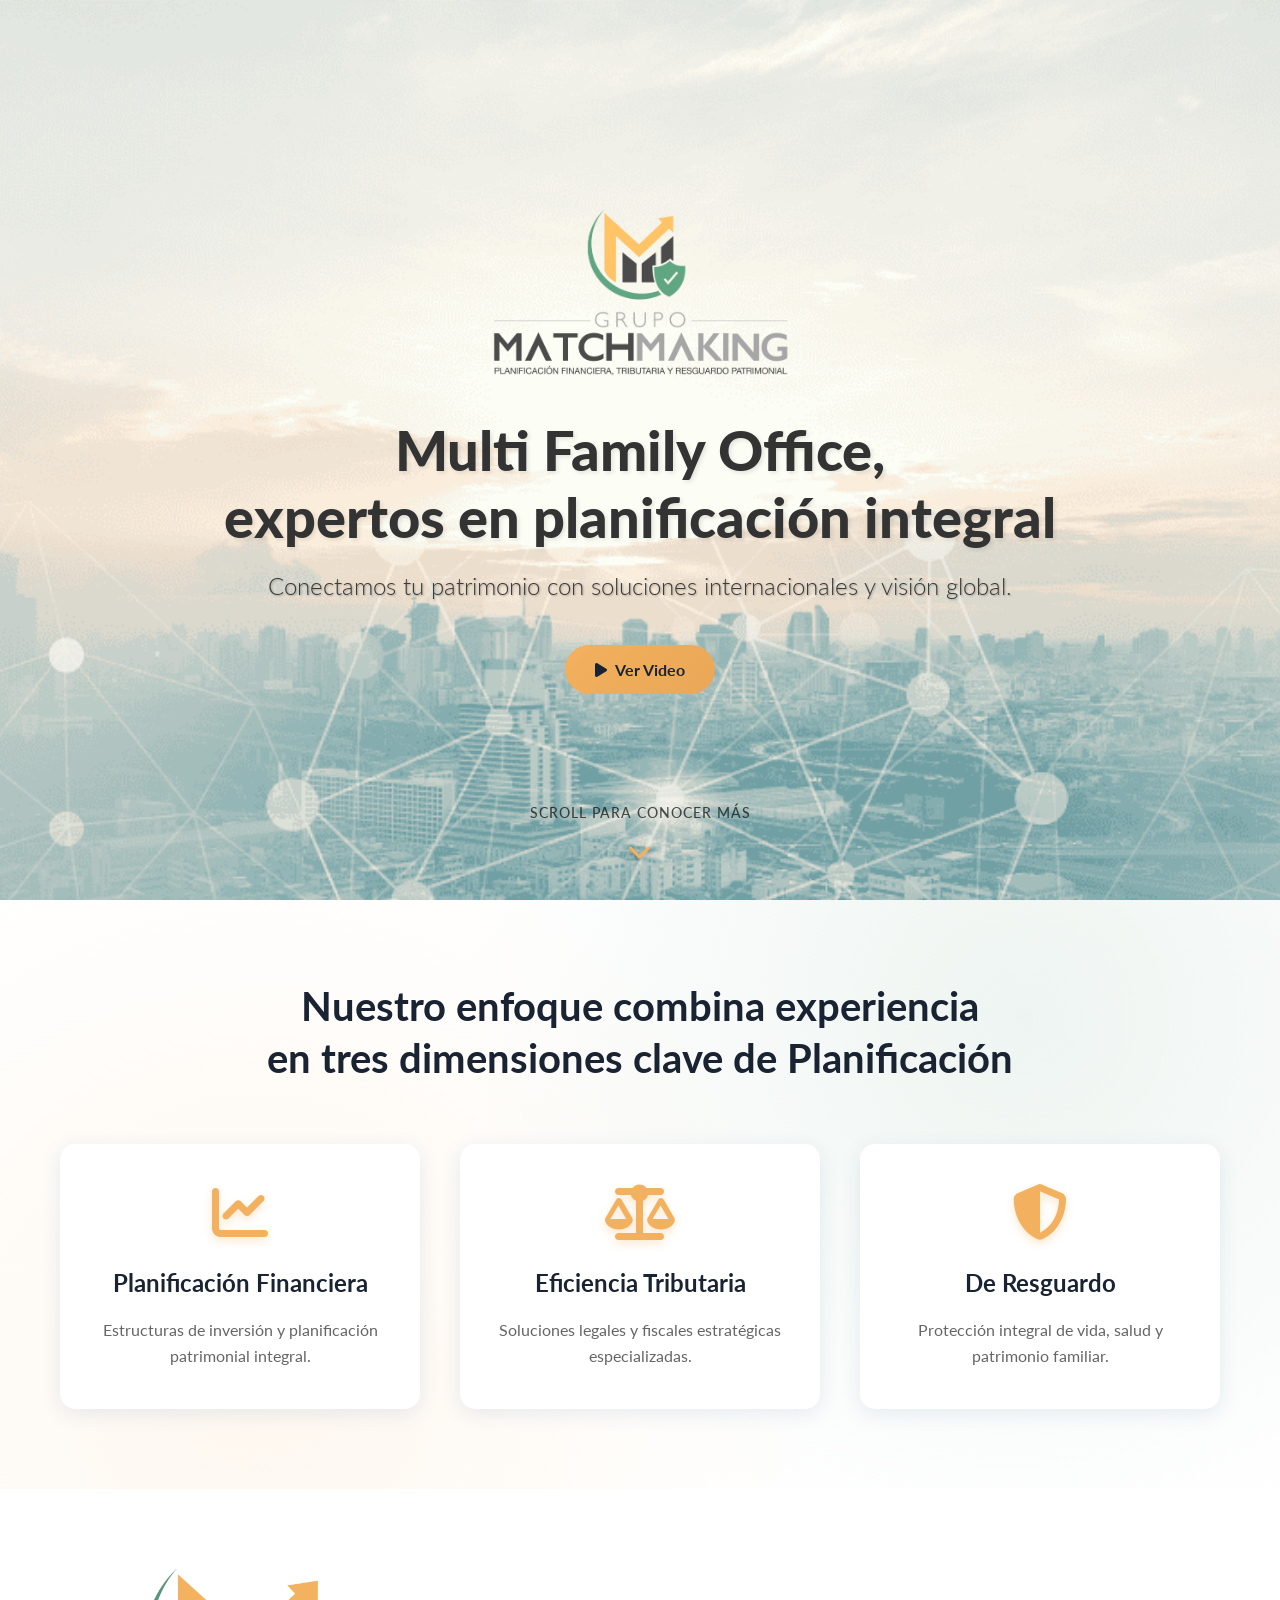
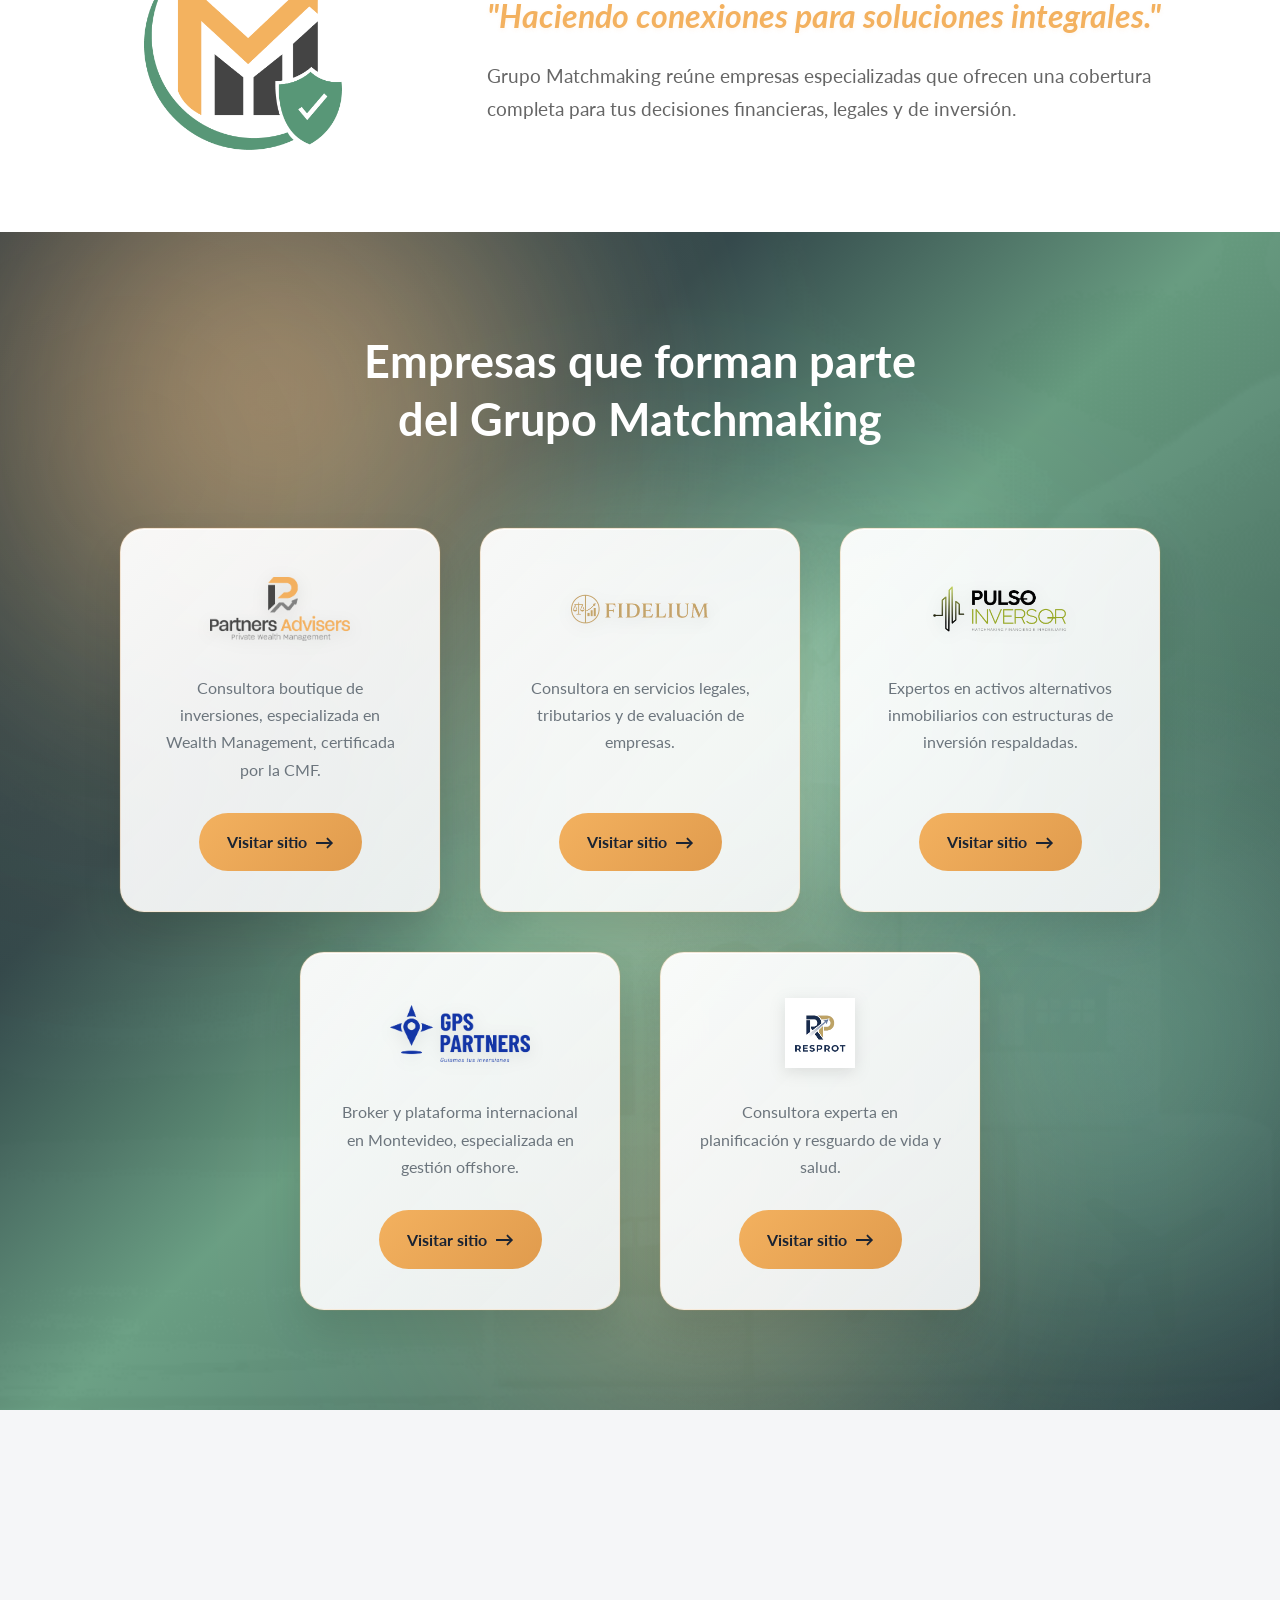
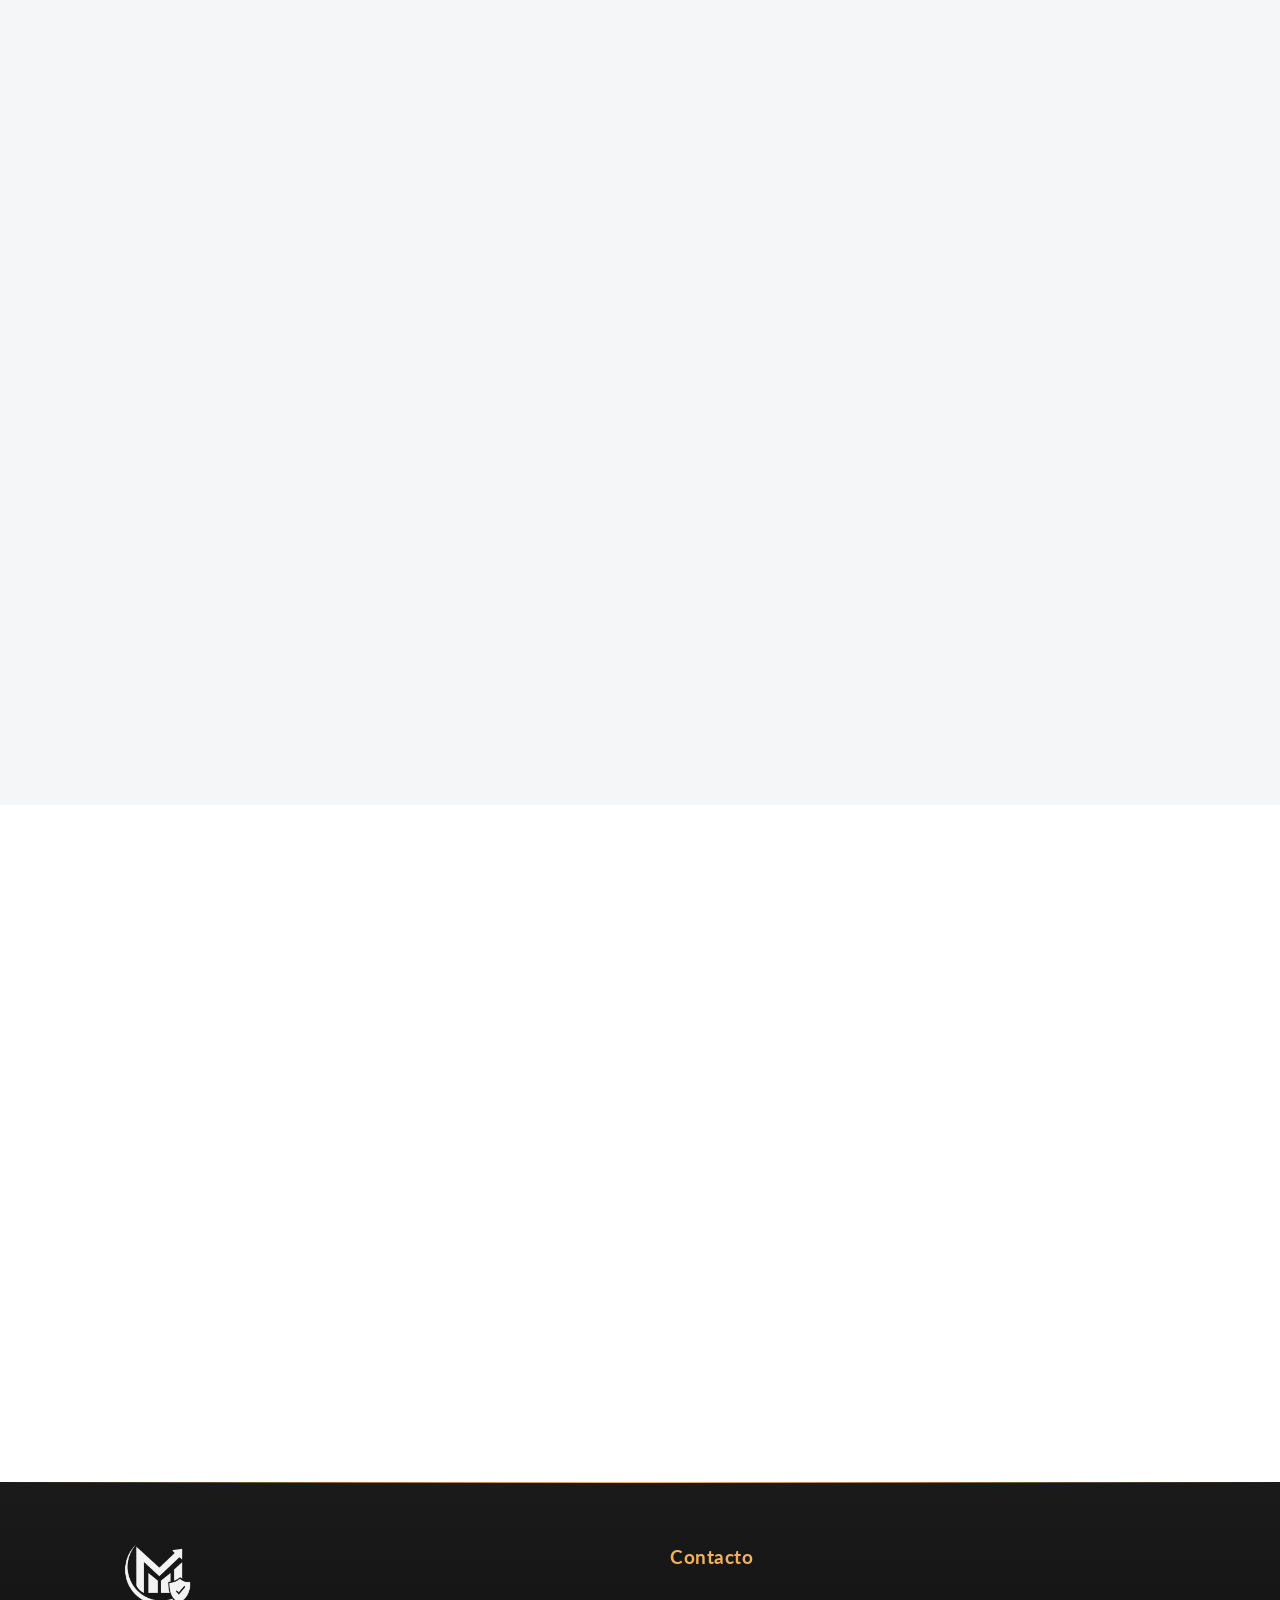
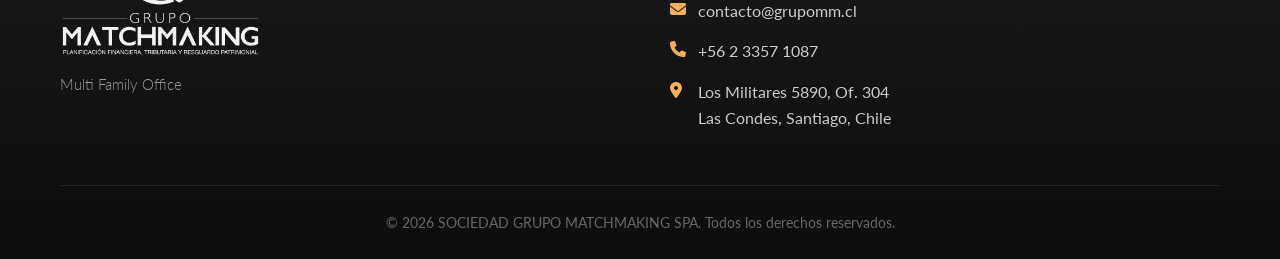
==== public/index.html @ 105c09cd "Sitio grupomm.cl tal como está publicado en HostGator Copia de los archivos públicos del sitio estát" ====
<!DOCTYPE html>
<html lang="es">
<head>
    
    <script src="https://vhs-agentes.onrender.com/api/widget/35224608-8030-42c5-9ca9-2af5641c16b8/loader.js" async></script>

    <meta charset="UTF-8">
    <meta name="viewport" content="width=device-width, initial-scale=1.0">
    <meta name="linkedin-site-verification" content="2185e96f-a36a-4eb0-bd1b-e7910996217e" />
    <title>Grupo Matchmaking - Multi Family Office</title>
    <link href="https://fonts.googleapis.com/css2?family=Lato:wght@300;400;700;900&display=swap" rel="stylesheet">
    <link rel="stylesheet" href="https://cdnjs.cloudflare.com/ajax/libs/font-awesome/6.4.0/css/all.min.css">
    <link rel="stylesheet" href="styles.css">
    <script>function loadScript(a){var b=document.getElementsByTagName("head")[0],c=document.createElement("script");c.type="text/javascript",c.src="https://tracker.metricool.com/resources/be.js",c.onreadystatechange=a,c.onload=a,b.appendChild(c)}loadScript(function(){beTracker.t({hash:"487a87e23025b0c255a5ccd52677bd9f"})});</script>
    <style>
        .success-message {
            text-align: center;
            padding: 3rem 2rem;
            animation: fadeIn 0.5s ease;
            background: rgba(201, 169, 98, 0.1);
            border-radius: 12px;
            border: 1px solid rgba(201, 169, 98, 0.3);
        }
        .success-message .success-icon {
            font-size: 4rem;
            color: #c9a962;
            margin-bottom: 1.5rem;
        }
        .success-message h3 {
            font-size: 1.8rem;
            color: #1a1a2e;
            margin-bottom: 1rem;
        }
        .success-message p {
            color: #333;
            font-size: 1.1rem;
            line-height: 1.6;
        }
        @keyframes fadeIn {
            from { opacity: 0; transform: translateY(20px); }
            to { opacity: 1; transform: translateY(0); }
        }

        /* Sección de Noticias */
        .news {
            padding: 6rem 0;
            background: #f5f6f8;
            position: relative;
        }
        .news h2 {
            text-align: center;
            font-size: 2.5rem;
            color: var(--dark-navy, #1a2332);
            margin-bottom: 3rem;
        }
        .news-grid {
            display: grid;
            gap: 2rem;
        }
        .news-card {
            background: #fff;
            border: 1px solid rgba(26, 35, 50, 0.1);
            border-radius: 16px;
            overflow: hidden;
            box-shadow: 0 4px 20px rgba(0,0,0,0.08);
            transition: transform 0.3s ease, box-shadow 0.3s ease;
        }
        .news-card:hover {
            transform: translateY(-5px);
            box-shadow: 0 20px 40px rgba(0,0,0,0.12);
        }
        .news-featured {
            display: grid;
            grid-template-columns: 1fr 1.5fr;
        }
        @media (max-width: 900px) {
            .news-featured {
                grid-template-columns: 1fr;
            }
        }
        .news-image {
            position: relative;
            min-height: 300px;
            max-height: 600px;
            background: linear-gradient(135deg, var(--dark-navy, #1a2332) 0%, #0a0a0a 100%);
            display: flex;
            align-items: center;
            justify-content: center;
            overflow: hidden;
        }
        .news-image img {
            width: 100%;
            height: 100%;
            object-fit: cover;
            object-position: center top;
        }
        .news-source {
            position: absolute;
            top: 1rem;
            left: 1rem;
            background: rgba(255,255,255,0.95);
            padding: 0.5rem 1rem;
            border-radius: 6px;
            box-shadow: 0 2px 10px rgba(0,0,0,0.1);
        }
        .news-source span {
            color: var(--dark-navy, #1a2332);
            font-weight: 700;
            font-size: 0.85rem;
            text-transform: uppercase;
            letter-spacing: 1px;
        }
        .news-content {
            padding: 2rem;
        }
        .news-meta {
            display: flex;
            gap: 1.5rem;
            margin-bottom: 1rem;
            flex-wrap: wrap;
        }
        .news-category {
            color: var(--primary-gold, #f4b160);
            font-size: 0.85rem;
            font-weight: 600;
            text-transform: uppercase;
            letter-spacing: 1px;
        }
        .news-date {
            color: #999;
            font-size: 0.85rem;
        }
        .news-date i {
            margin-right: 0.5rem;
        }
        .news-content h3 {
            font-size: 1.6rem;
            color: var(--dark-navy, #1a2332);
            margin-bottom: 1rem;
            line-height: 1.3;
        }
        .news-content > p {
            color: #666;
            line-height: 1.7;
            margin-bottom: 1.5rem;
        }
        .news-quote {
            background: linear-gradient(135deg, rgba(244, 177, 96, 0.1) 0%, rgba(89, 152, 119, 0.05) 100%);
            border-left: 3px solid var(--primary-gold, #f4b160);
            padding: 1rem 1.5rem;
            margin-bottom: 1.5rem;
            border-radius: 0 8px 8px 0;
        }
        .news-quote blockquote {
            color: #444;
            font-style: italic;
            font-size: 0.95rem;
            line-height: 1.6;
            margin: 0;
        }
        .news-quote cite {
            display: block;
            margin-top: 0.75rem;
            color: var(--secondary-green, #599877);
            font-size: 0.85rem;
            font-style: normal;
            font-weight: 600;
        }
        .news-highlights {
            display: flex;
            flex-wrap: wrap;
            gap: 1rem;
            margin-bottom: 1.5rem;
        }
        .highlight-item {
            display: flex;
            align-items: center;
            gap: 0.5rem;
            background: rgba(89, 152, 119, 0.1);
            padding: 0.5rem 1rem;
            border-radius: 20px;
            border: 1px solid rgba(89, 152, 119, 0.2);
        }
        .highlight-item i {
            color: var(--secondary-green, #599877);
        }
        .highlight-item span {
            color: #555;
            font-size: 0.85rem;
        }
        .news-link {
            display: inline-flex;
            align-items: center;
            gap: 0.5rem;
            color: var(--primary-gold, #f4b160);
            text-decoration: none;
            font-weight: 600;
            transition: gap 0.3s ease;
        }
        .news-link:hover {
            gap: 1rem;
        }
    </style>
</head>
<body>

    <!-- Elfsight WhatsApp Chat | Untitled WhatsApp Chat -->
<!-- <script src="https://elfsightcdn.com/platform.js" async></script>
<div class="elfsight-app-1c79bf06-9f3d-4c1a-907e-0bab81c97bb4" data-elfsight-app-lazy></div> -->
     
    <!-- Header / Banner Principal -->
    <header class="hero">
        <div class="hero-background">
            <img src="assets/backgrounds/GrupoMM_4.png" alt="Background" class="hero-bg-image">
            <div class="hero-overlay"></div>
        </div>
        <div class="container">
            <div class="hero-content">
                <img src="assets/logos/Logotipo_MM_.png" alt="Grupo Matchmaking" class="hero-logo">
                <h1>Multi Family Office,<br>expertos en planificación integral</h1>
                <h2>Conectamos tu patrimonio con soluciones internacionales y visión global.</h2>
                <div class="hero-buttons">
                    <button class="btn btn-primary">
                        <i class="fas fa-play"></i>
                        Ver Video
                    </button>
                </div>
            </div>
        </div>
        
        <!-- Scroll Indicator -->
        <div class="scroll-indicator" onclick="document.querySelector('.concepts').scrollIntoView({behavior: 'smooth'})">
            <div class="scroll-text">Scroll para conocer más</div>
            <div class="scroll-arrow">
                <i class="fas fa-chevron-down"></i>
            </div>
        </div>

    </header>

    <!-- Sección de conceptos destacados -->
    <section class="concepts">
        <div class="container">
            <h2 class="scroll-reveal">Nuestro enfoque combina experiencia<br>en tres dimensiones clave de Planificación</h2>
            <div class="concepts-grid">
                <div class="concept-item scroll-reveal">
                    <div class="concept-icon">
                        <i class="fas fa-chart-line"></i>
                    </div>
                    <h3>Planificación Financiera</h3>
                    <p>Estructuras de inversión y planificación patrimonial integral.</p>
                </div>
                <div class="concept-item scroll-reveal">
                    <div class="concept-icon">
                        <i class="fas fa-balance-scale"></i>
                    </div>
                    <h3>Eficiencia Tributaria</h3>
                    <p>Soluciones legales y fiscales estratégicas especializadas.</p>
                </div>
                <div class="concept-item scroll-reveal">
                    <div class="concept-icon">
                        <i class="fas fa-shield-alt"></i>
                    </div>
                    <h3>De Resguardo</h3>
                    <p>Protección integral de vida, salud y patrimonio familiar.</p>
                </div>
            </div>
        </div>
    </section>

    <!-- Bajada institucional -->
    <section class="institutional">
        <div class="container">
            <div class="institutional-content">
                <img src="assets/logos/Isotipo_MM_.png" alt="Isotipo Matchmaking" class="institutional-logo scroll-reveal-left">
                <div class="institutional-text scroll-reveal-right">
                    <h3>"Haciendo conexiones para soluciones integrales."</h3>
                    <p>Grupo Matchmaking reúne empresas especializadas que ofrecen una cobertura completa para tus decisiones financieras, legales y de inversión.</p>
                </div>
            </div>
        </div>
    </section>

    <!-- Estructura del grupo / Marcas asociadas -->
    <section class="companies">
        <div class="glow-orb glow-orb-1"></div>
        <div class="glow-orb glow-orb-2"></div>
        <div class="glow-orb glow-orb-3"></div>
        <div class="glow-orb glow-orb-4"></div>
        <div class="glow-orb glow-orb-5"></div>
        <div class="container">
            <h2 class="scroll-reveal">Empresas que forman parte<br>del Grupo Matchmaking</h2>
            <div class="companies-grid">
                <div class="company-card scroll-reveal-scale">
                    <div class="company-logo">
                        <img src="assets/logos/brands/partners-advisers.png" alt="Partners & Advisers">
                    </div>
                    <p>Consultora boutique de inversiones, especializada en Wealth Management, certificada por la CMF.</p>
                    <a href="https://partnersadvisers.cl/" class="company-link" target="_blank">Visitar sitio</a>
                </div>
                <div class="company-card scroll-reveal-scale">
                    <div class="company-logo">
                        <img src="assets/logos/brands/fidelium.png" alt="Fidelium">
                    </div>
                    <p>Consultora en servicios legales, tributarios y de evaluación de empresas.</p>
                    <a href="https://fidelium.cl/" class="company-link" target="_blank">Visitar sitio</a>
                </div>
                <div class="company-card scroll-reveal-scale">
                    <div class="company-logo">
                        <img src="assets/logos/brands/pulso-inversor.png" alt="Pulso Inversor">
                    </div>
                    <p>Expertos en activos alternativos inmobiliarios con estructuras de inversión respaldadas.</p>
                    <a href="https://pulsoinversor.cl/" class="company-link" target="_blank">Visitar sitio</a>
                </div>
                <div class="company-card scroll-reveal-scale">
                    <div class="company-logo">
                       <img src="assets/logos/brands/gps.png" alt="GPS">
                    </div>
                    <p>Broker y plataforma internacional en Montevideo, especializada en gestión offshore.</p>
                    <a href="https://gpspartners.com.uy/" class="company-link" target="_blank">Visitar sitio</a>
                </div>
                <div class="company-card scroll-reveal-scale">
                    <div class="company-logo">
                        <img src="assets/logos/brands/resprot.png" alt="Resprot">
                    </div>
                    <p>Consultora experta en planificación y resguardo de vida y salud.</p>
                    <a href="#" class="company-link" target="_blank">Visitar sitio</a>
                </div>
            </div>
        </div>
    </section>

    <!-- Sección de Noticias / Prensa -->
    <section class="news">
        <div class="container">
            <h2 class="scroll-reveal">Grupo Matchmaking<br>en los medios</h2>
            <div class="news-grid">
                <article class="news-card news-featured scroll-reveal-scale">
                    <div class="news-image">
                        <img src="assets/news/mercurio-mfo-2026.jpg" alt="Artículo El Mercurio - Multi Family Office">
                        <div class="news-source">
                            <span>El Mercurio</span>
                        </div>
                    </div>
                    <div class="news-content">
                        <div class="news-meta">
                            <span class="news-category">Estrategia y Gestión de Patrimonio</span>
                            <span class="news-date"><i class="fas fa-calendar-alt"></i> 15 de marzo de 2026</span>
                        </div>
                        <h3>Multi Family Office y Activos Alternativos: Innovación en la gestión patrimonial</h3>
                        <p>En un escenario internacional de mayor volatilidad, tensiones geopolíticas e inflación persistente, los inversionistas replantean la gestión de su patrimonio. Los activos alternativos —en especial la deuda privada respaldada por activos reales— ganan protagonismo ante un sistema financiero más restrictivo en el crédito.</p>
                        <div class="news-quote">
                            <blockquote>
                                "La deuda privada respaldada por activos reales permite acceder a retornos superiores a los instrumentos tradicionales, pero con estructuras que pueden incorporar garantías concretas."
                            </blockquote>
                            <cite>— Yanira Jerez, Directora Comercial de Partners & Advisers</cite>
                        </div>
                        <div class="news-highlights">
                            <div class="highlight-item">
                                <i class="fas fa-chart-pie"></i>
                                <span>US$ 13 billones en activos alternativos globales</span>
                            </div>
                            <div class="highlight-item">
                                <i class="fas fa-hand-holding-usd"></i>
                                <span>US$ 1,8 billones en deuda privada</span>
                            </div>
                            <div class="highlight-item">
                                <i class="fas fa-percentage"></i>
                                <span>Retornos del orden de 1,3% mensual</span>
                            </div>
                        </div>
                        <a href="noticia-mfo-activos-alternativos.html" class="news-link">
                            Leer artículo completo <i class="fas fa-arrow-right"></i>
                        </a>
                    </div>
                </article>
            </div>
        </div>
    </section>

    <!-- Formulario de contacto rápido -->
    <section class="contact">
        <div class="container">
            <div class="contact-content">
                <div class="contact-info scroll-reveal-left">
                    <h2>Conversemos sobre<br>tu estrategia patrimonial</h2>
                    <p>Nuestro equipo de expertos está listo para analizar tu situación particular y diseñar soluciones personalizadas que maximicen el potencial de tu patrimonio.</p>
                    <div class="contact-benefits">
                        <div class="benefit-item">
                            <i class="fas fa-check-circle"></i>
                            <span>Consulta inicial sin costo</span>
                        </div>
                        <div class="benefit-item">
                            <i class="fas fa-check-circle"></i>
                            <span>Análisis integral personalizado</span>
                        </div>
                        <div class="benefit-item">
                            <i class="fas fa-check-circle"></i>
                            <span>Propuesta de soluciones específicas</span>
                        </div>
                    </div>
                </div>
                <div class="contact-form-container scroll-reveal-right">
                    <form class="contact-form" id="contactForm" action="https://formsubmit.co/ajax/contacto@grupomm.cl" method="POST">
                        <!-- Formsubmit.co configuración -->
                        <input type="hidden" name="_subject" value="Nuevo contacto desde grupomm.cl">
                        <input type="hidden" name="_captcha" value="false">
                        <input type="hidden" name="_template" value="table">
                        <input type="text" name="_honey" style="display:none">
                        
                        <div class="form-group">
                            <input type="text" name="nombre" placeholder="Nombre completo" required>
                        </div>
                        <div class="form-group">
                            <input type="email" name="email" placeholder="Correo electrónico" required>
                        </div>
                        <div class="form-group">
                            <select name="area-interes">
                                <option value="">Selecciona tu área de interés</option>
                                <option value="tributacion">Tributación</option>
                                <option value="financiera">Planificación Financiera</option>
                                <option value="resguardo">Protección y Resguardo</option>
                                <option value="inversion">Estructuras de Inversión</option>
                                <option value="offshore">Gestión Offshore</option>
                            </select>
                        </div>
                        <div class="form-group">
                            <textarea name="mensaje" placeholder="Mensaje breve" rows="4"></textarea>
                        </div>
                        <button type="submit" class="btn btn-primary">Solicitar contacto</button>
                    </form>
                    
                    <!-- Mensaje de éxito -->
                    <div id="successMessage" class="success-message" style="display: none;">
                        <div class="success-icon">
                            <i class="fas fa-check-circle"></i>
                        </div>
                        <h3>¡Gracias por contactarnos!</h3>
                        <p>Hemos recibido tu mensaje. Nuestro equipo se pondrá en contacto contigo a la brevedad.</p>
                    </div>
                </div>
            </div>
        </div>
    </section>

    <!-- Footer -->
    <footer class="footer">
        <div class="container">
            <div class="footer-content">
                <div class="footer-brand">
                    <img src="assets/logos/Logotipo_MM_.png" alt="Grupo Matchmaking" class="footer-logo">
                    <p class="footer-tagline">Multi Family Office</p>
                </div>
                <div class="footer-contact">
                    <h3>Contacto</h3>
                    <div class="contact-item">
                        <i class="fas fa-envelope"></i>
                        <a href="mailto:contacto@grupomm.cl">contacto@grupomm.cl</a>
                    </div>
                    <div class="contact-item">
                        <i class="fas fa-phone"></i>
                        <a href="tel:+56233571087">+56 2 3357 1087</a>
                    </div>
                    <div class="contact-item">
                        <i class="fas fa-map-marker-alt"></i>
                        <span>Los Militares 5890, Of. 304<br>Las Condes, Santiago, Chile</span>
                    </div>
                </div>
            </div>
            <div class="footer-bottom">
                <p class="footer-copyright">© 2026 SOCIEDAD GRUPO MATCHMAKING SPA. Todos los derechos reservados.</p>
            </div>
        </div>
    </footer>

    <!-- Modal de Video -->
    <div id="videoModal" class="video-modal">
        <div class="video-modal-overlay"></div>
        <div class="video-modal-content">
            <button class="video-modal-close" aria-label="Cerrar video">
                <i class="fas fa-times"></i>
            </button>
            <div class="video-container">
                <iframe id="modalVideo"
                    width="100%"
                    height="100%"
                    src=""
                    frameborder="0"
                    allow="accelerometer; autoplay; clipboard-write; encrypted-media; gyroscope; picture-in-picture"
                    allowfullscreen>
                </iframe>
            </div>
        </div>
    </div>

    <script>
        // Efecto Parallax inverso para el hero background
        window.addEventListener('scroll', function() {
            const scrolled = window.pageYOffset;
            const heroBackground = document.querySelector('.hero-background');
            const parallaxSpeed = -0.5; // Negativo para efecto inverso
            
            if (heroBackground && scrolled <= window.innerHeight) {
                heroBackground.style.transform = `translateY(${scrolled * parallaxSpeed}px)`;
            }
        });

        // Animaciones de scroll reveal
        const observerOptions = {
            threshold: 0.1,
            rootMargin: '0px 0px -50px 0px'
        };

        const observer = new IntersectionObserver(function(entries) {
            entries.forEach(entry => {
                if (entry.isIntersecting) {
                    entry.target.classList.add('active');
                    // Eliminar el transition-delay después de la animación inicial
                    setTimeout(() => {
                        entry.target.style.transitionDelay = '0s';
                    }, 800); // Esperar a que termine la animación (0.8s)
                }
            });
        }, observerOptions);

        // Observar todos los elementos con clases de animación
        document.addEventListener('DOMContentLoaded', function() {
            const revealElements = document.querySelectorAll(
                '.scroll-reveal, .scroll-reveal-left, .scroll-reveal-right, .scroll-reveal-scale'
            );
            
            revealElements.forEach((el, index) => {
                // Reducir el delay para elementos de la sección de contacto
                const isContactSection = el.closest('.contact');
                const delay = isContactSection ? index * 0.05 : index * 0.1;
                
                el.style.transitionDelay = `${delay}s`;
                observer.observe(el);
            });
        });

        // Funcionalidad del Modal de Video
        const videoModal = document.getElementById('videoModal');
        const modalVideo = document.getElementById('modalVideo');
        const videoButton = document.querySelector('.btn-primary');
        const closeButton = document.querySelector('.video-modal-close');
        const modalOverlay = document.querySelector('.video-modal-overlay');
        const youtubeVideoUrl = 'https://www.youtube.com/embed/uzV4R0NoJfc?autoplay=1&rel=0';

        // Abrir modal
        function openVideoModal() {
            videoModal.classList.add('active');
            document.body.style.overflow = 'hidden';
            modalVideo.src = youtubeVideoUrl;
        }

        // Cerrar modal
        function closeVideoModal() {
            videoModal.classList.remove('active');
            document.body.style.overflow = '';
            modalVideo.src = '';
        }

        // Event listeners
        videoButton.addEventListener('click', openVideoModal);
        closeButton.addEventListener('click', closeVideoModal);
        modalOverlay.addEventListener('click', closeVideoModal);

        // Cerrar con tecla Escape
        document.addEventListener('keydown', function(e) {
            if (e.key === 'Escape' && videoModal.classList.contains('active')) {
                closeVideoModal();
            }
        });

        // Formulario de contacto - Envío AJAX
        const contactForm = document.getElementById('contactForm');
        const successMessage = document.getElementById('successMessage');

        contactForm.addEventListener('submit', function(e) {
            e.preventDefault();
            
            const submitBtn = contactForm.querySelector('button[type="submit"]');
            const originalText = submitBtn.innerHTML;
            submitBtn.innerHTML = '<i class="fas fa-spinner fa-spin"></i> Enviando...';
            submitBtn.disabled = true;

            fetch(contactForm.action, {
                method: 'POST',
                body: new FormData(contactForm),
                headers: {
                    'Accept': 'application/json'
                }
            })
            .then(response => {
                if (response.ok) {
                    contactForm.style.display = 'none';
                    successMessage.style.display = 'block';
                } else {
                    throw new Error('Error en el envío');
                }
            })
            .catch(error => {
                submitBtn.innerHTML = originalText;
                submitBtn.disabled = false;
                alert('Hubo un error al enviar el mensaje. Por favor intenta nuevamente.');
            });
        });
    </script>
</body>
</html>
---- public/styles.css ----
/* Reset y estilos base */
* {
    margin: 0;
    padding: 0;
    box-sizing: border-box;
}

:root {
    --primary-gold: #f3b15f;
    --secondary-green: #599877;
    --dark-navy: #1a2332;
    --light-gray: #f8f9fa;
    --medium-gray: #6c757d;
    --white: #ffffff;
}

body {
    font-family: 'Lato', sans-serif;
    line-height: 1.6;
    color: #333;
    overflow-x: hidden;
    background: var(--white);
}

/* Asegurar que todos los elementos usen Lato */
* {
    font-family: 'Lato', sans-serif;
}

h1, h2, h3, h4, h5, h6 {
    font-family: 'Lato', sans-serif;
}

input, select, textarea, button {
    font-family: 'Lato', sans-serif;
}

/* Animaciones de scroll */
.scroll-reveal {
    opacity: 0;
    transform: translateY(50px);
    transition: opacity 0.8s ease, transform 0.8s ease;
}

.scroll-reveal.active {
    opacity: 1;
    transform: translateY(0);
}

.scroll-reveal-left {
    opacity: 0;
    transform: translateX(-50px);
    transition: opacity 0.8s ease, transform 0.8s ease;
}

.scroll-reveal-left.active {
    opacity: 1;
    transform: translateX(0);
}

.scroll-reveal-right {
    opacity: 0;
    transform: translateX(50px);
    transition: opacity 0.8s ease, transform 0.8s ease;
}

.scroll-reveal-right.active {
    opacity: 1;
    transform: translateX(0);
}

.scroll-reveal-scale {
    opacity: 0;
    transform: scale(0.9);
    transition: opacity 0.8s ease, transform 0.8s ease;
}

.scroll-reveal-scale.active {
    opacity: 1;
    transform: scale(1);
}

.container {
    max-width: 1200px;
    margin: 0 auto;
    padding: 0 20px;
}

/* Botones */
.btn {
    padding: 15px 30px;
    border: none;
    border-radius: 50px;
    font-size: 1rem;
    font-weight: 600;
    cursor: pointer;
    transition: all 0.3s ease;
    text-decoration: none;
    display: inline-flex;
    align-items: center;
    justify-content: center;
    gap: 0.5rem;
    text-align: center;
    font-family: 'Lato', sans-serif;
}

.btn-primary {
    background: linear-gradient(135deg, var(--primary-gold) 0%, #e9a757 100%);
    color: var(--dark-navy);
    font-weight: 700;
}

.btn-primary:hover {
    transform: translateY(-2px);
    background: linear-gradient(135deg, #e0bb57 0%, var(--primary-gold) 100%);
}

.btn-secondary {
    background: rgba(255, 255, 255, 0.1);
    color: white;
    border: 2px solid rgba(255, 255, 255, 0.8);
    backdrop-filter: blur(10px);
}

.btn-secondary:hover {
    background: rgba(255, 255, 255, 0.95);
    color: var(--dark-navy);
    border-color: var(--primary-gold);
    transform: translateY(-2px);
}

/* Header / Banner Principal */
.hero {
    position: relative;
    min-height: 100vh;
    display: flex;
    align-items: center;
    justify-content: center;
    text-align: center;
    overflow: hidden;
}

.hero-background {
    position: fixed;
    top: 0;
    left: 0;
    width: 100%;
    height: 100vh;
    z-index: -2;
    will-change: transform;
}

.hero-bg-image {
  width: 100%;
  height: 100vh; /* ocupa todo el alto de la ventana */
  object-fit: cover;
  object-position: top center; /* asegura que el borde inferior quede visible */
  display: block;
}


.hero-overlay {
    position: absolute;
    top: 0;
    left: 0;
    width: 100%;
    height: 100%;
    background: linear-gradient(135deg, 
        rgba(26, 35, 50, 0.85) 0%, 
        rgba(89, 152, 119, 0.3) 50%, 
        rgba(26, 35, 50, 0.9) 100%);
    z-index: -1;
}

.hero-content {
    max-width: 1200px;
    margin: 0 auto;
    z-index: 1;
}

.hero-logo {
    max-width: 300px;
    height: auto;
    margin-bottom: 2rem;
    filter: brightness(1.1);
}

.hero h1 {
    font-size: 3.5rem;
    font-weight: 900;
    margin-bottom: 1rem;
    text-shadow: 2px 2px 4px rgba(0,0,0,0.1);
    line-height: 1.2;
}

.hero h2 {
    font-size: 1.5rem;
    font-weight: 300;
    margin-bottom: 2.5rem;
    opacity: 0.95;
    text-shadow: 1px 1px 2px rgba(0,0,0,0.3);
}

.hero-buttons {
    display: flex;
    gap: 1rem;
    justify-content: center;
    flex-wrap: wrap;
}

/* Scroll Indicator */
.scroll-indicator {
    position: absolute;
    bottom: 30px;
    left: 50%;
    transform: translateX(-50%);
    text-align: center;
    color: rgba(14, 14, 14, 0.8);
    z-index: 10;
    animation: bounceUpDown 2s infinite;
    cursor: pointer;
    transition: opacity 0.3s ease;
}

.scroll-indicator:hover {
    opacity: 1;
    color: rgba(255, 255, 255, 1);
}

.scroll-text {
    font-size: 0.9rem;
    font-weight: 500;
    margin-bottom: 8px;
    text-transform: uppercase;
    letter-spacing: 1px;
    opacity: 0.9;
}

.scroll-arrow {
    font-size: 1.5rem;
    animation: arrowBounce 1.5s infinite;
}

.scroll-arrow i {
    color: var(--primary-gold);
    text-shadow: 0 2px 4px rgba(0,0,0,0.3);
}

@keyframes bounceUpDown {
    0%, 20%, 50%, 80%, 100% {
        transform: translateX(-50%) translateY(0);
    }
    40% {
        transform: translateX(-50%) translateY(-8px);
    }
    60% {
        transform: translateX(-50%) translateY(-4px);
    }
}

@keyframes arrowBounce {
    0%, 100% {
        transform: translateY(0);
        opacity: 0.7;
    }
    50% {
        transform: translateY(8px);
        opacity: 1;
    }
}

/* Sección de Conceptos Destacados */
.concepts {
    padding: 80px 0;
    background:white;
    position: relative;
    z-index: 1;
}

.concepts::before {
    content: '';
    position: absolute;
    top: 0;
    left: 0;
    right: 0;
    bottom: 0;
    background-image: 
        radial-gradient(circle at 20% 80%, rgba(244, 177, 96, 0.1) 0%, transparent 50%),
        radial-gradient(circle at 80% 20%, rgba(89, 152, 119, 0.1) 0%, transparent 50%);
    pointer-events: none;
}

.concepts h2 {
    text-align: center;
    font-size: 2.5rem;
    font-weight: 700;
    color: var(--dark-navy);
    margin-bottom: 60px;
    line-height: 1.3;
    position: relative;
    z-index: 1;
}

.concepts-grid {
    display: grid;
    grid-template-columns: repeat(auto-fit, minmax(300px, 1fr));
    gap: 40px;
}

.concept-item {
    background: #ffffff;
    padding: 40px 30px;
    border-radius: 15px;
    text-align: center;
    box-shadow: 0 5px 20px rgba(44, 90, 160, 0.1);
    transition: transform 0.3s ease;
}

.concept-item:hover {
    transform: translateY(-10px);
}

.concept-icon {
    margin: 0 auto 1.5rem;
    text-align: center;
}

.concept-icon i {
    font-size: 3.5rem;
    color: var(--primary-gold);
    transition: all 0.3s ease;
    text-shadow: 0 4px 8px rgba(244, 177, 96, 0.3);
}

.concept-item:hover .concept-icon i {
    transform: scale(1.15);
    color: var(--secondary-green);
    text-shadow: 0 6px 12px rgba(89, 152, 119, 0.4);
}

.concept-item h3 {
    font-size: 1.5rem;
    font-weight: 700;
    color: var(--dark-navy);
    margin-bottom: 15px;
}

.concept-item p {
    color: #666;
    line-height: 1.6;
}

/* Bajada Institucional */
.institutional {
    padding: 80px 0;
    background: white;
    position: relative;
    z-index: 1;
}

.institutional-content {
    display: grid;
    grid-template-columns: 1fr 2fr;
    gap: 60px;
    align-items: center;
}

.institutional-logo {
    max-width: 200px;
    height: auto;
    justify-self: center;
}

.institutional-text h3 {
    font-size: 2rem;
    font-weight: 700;
    color: var(--primary-gold);
    margin-bottom: 1.5rem;
    line-height: 1.3;
    font-style: italic;
    text-shadow: 0 2px 4px rgba(244, 177, 96, 0.1);
}

.institutional-text p {
    font-size: 1.2rem;
    color: #666;
    line-height: 1.7;
}

/* Estructura del Grupo */
.companies {
    padding: 100px 0;
    background-image: url('assets/backgrounds/Elementos varios GrupoMM_8.png');
    background-size: cover;
    background-position: center;
    background-repeat: no-repeat;
    position: relative;
    overflow: hidden;
    z-index: 1;
}

.companies::before {
    content: '';
    position: absolute;
    top: 0;
    left: 0;
    right: 0;
    bottom: 0;
    background: linear-gradient(135deg, 
        rgba(26, 35, 50, 0.85) 0%, 
        rgba(26, 35, 50, 0.7) 30%,
        rgba(89, 152, 119, 0.2) 50%,
        rgba(26, 35, 50, 0.8) 100%);
    pointer-events: none;
    z-index: 0;
}

.companies::after {
    content: '';
    position: absolute;
    top: 0;
    left: 0;
    right: 0;
    bottom: 0;
    background-image: 
        radial-gradient(circle at 10% 20%, rgba(244, 177, 96, 0.1) 0%, transparent 40%),
        radial-gradient(circle at 90% 80%, rgba(89, 152, 119, 0.1) 0%, transparent 40%);
    pointer-events: none;
    z-index: 0;
}

.glow-orb {
    position: absolute;
    border-radius: 50%;
    pointer-events: none;
    z-index: 0;
    mix-blend-mode: screen;
}

.glow-orb-1 {
    width: 800px;
    height: 800px;
    background: radial-gradient(circle, rgba(244, 177, 96, 0.7) 0%, transparent 70%);
    top: -20%;
    left: -10%;
    filter: blur(100px);
    animation: float1 14s ease-in-out infinite;
}

.glow-orb-2 {
    width: 700px;
    height: 700px;
    background: radial-gradient(circle, rgba(89, 152, 119, 0.6) 0%, transparent 70%);
    top: 40%;
    right: -15%;
    filter: blur(90px);
    animation: float2 16s ease-in-out infinite;
}

.glow-orb-3 {
    width: 650px;
    height: 650px;
    background: radial-gradient(circle, rgba(244, 177, 96, 0.5) 0%, transparent 70%);
    bottom: -10%;
    left: 30%;
    filter: blur(110px);
    animation: float3 18s ease-in-out infinite;
}

.glow-orb-4 {
    width: 500px;
    height: 500px;
    background: radial-gradient(circle, rgba(89, 152, 119, 0.7) 0%, transparent 65%);
    top: 20%;
    left: 50%;
    filter: blur(80px);
    animation: float4 20s ease-in-out infinite;
}

.glow-orb-5 {
    width: 600px;
    height: 600px;
    background: radial-gradient(circle, rgba(244, 177, 96, 0.6) 0%, rgba(89, 152, 119, 0.3) 50%, transparent 70%);
    bottom: 30%;
    right: 25%;
    filter: blur(95px);
    animation: float5 12s ease-in-out infinite;
}

@keyframes float1 {
    0%, 100% {
        transform: translate(0, 0) scale(1) rotate(0deg);
        opacity: 0.6;
    }
    25% {
        transform: translate(60%, 40%) scale(1.3) rotate(90deg);
        opacity: 0.8;
    }
    50% {
        transform: translate(30%, -30%) scale(0.9) rotate(180deg);
        opacity: 0.7;
    }
    75% {
        transform: translate(-40%, 20%) scale(1.15) rotate(270deg);
        opacity: 0.9;
    }
}

@keyframes float2 {
    0%, 100% {
        transform: translate(0, 0) scale(1) rotate(0deg);
        opacity: 0.7;
    }
    25% {
        transform: translate(-50%, -35%) scale(1.2) rotate(-90deg);
        opacity: 0.5;
    }
    50% {
        transform: translate(-20%, 45%) scale(1.4) rotate(-180deg);
        opacity: 0.8;
    }
    75% {
        transform: translate(30%, -20%) scale(0.95) rotate(-270deg);
        opacity: 0.6;
    }
}

@keyframes float3 {
    0%, 100% {
        transform: translate(0, 0) scale(1);
        opacity: 0.5;
    }
    33% {
        transform: translate(-60%, -50%) scale(1.25);
        opacity: 0.8;
    }
    66% {
        transform: translate(40%, 30%) scale(1.1);
        opacity: 0.7;
    }
}

@keyframes float4 {
    0%, 100% {
        transform: translate(0, 0) scale(1) rotate(0deg);
        opacity: 0.7;
    }
    20% {
        transform: translate(-70%, 60%) scale(1.5) rotate(72deg);
        opacity: 0.9;
    }
    40% {
        transform: translate(50%, -40%) scale(0.8) rotate(144deg);
        opacity: 0.5;
    }
    60% {
        transform: translate(-30%, -50%) scale(1.3) rotate(216deg);
        opacity: 0.8;
    }
    80% {
        transform: translate(60%, 30%) scale(1.1) rotate(288deg);
        opacity: 0.6;
    }
}

@keyframes float5 {
    0%, 100% {
        transform: translate(0, 0) scale(1);
        opacity: 0.6;
    }
    25% {
        transform: translate(80%, -60%) scale(1.4);
        opacity: 0.9;
    }
    50% {
        transform: translate(-50%, -40%) scale(0.85);
        opacity: 0.5;
    }
    75% {
        transform: translate(40%, 50%) scale(1.25);
        opacity: 0.8;
    }
}

.companies h2 {
    text-align: center;
    font-size: 2.8rem;
    font-weight: 700;
    color: var(--white);
    margin-bottom: 80px;
    line-height: 1.3;
    position: relative;
    z-index: 1;
}

.companies-grid {
    display: flex;
    flex-wrap: wrap;
    gap: 40px;
    position: relative;
    z-index: 1;
    max-width: 1200px; /* limitar ancho total para centrar filas parciales */
    margin: 0 auto; /* centrar el grid en su contenedor */
    justify-content: center; /* centrar columnas ocupadas cuando la última fila no está completa */
}

.company-card {
    background: linear-gradient(135deg, 
        rgba(255, 255, 255, 0.95) 0%, 
        rgba(248, 249, 250, 0.9) 100%);
    backdrop-filter: blur(20px);
    border: 1px solid rgba(244, 177, 96, 0.2);
    padding: 40px 35px;
    border-radius: 24px;
    text-align: center;
    box-shadow: 
        0 20px 40px rgba(0, 0, 0, 0.1),
        0 0 0 1px rgba(244, 177, 96, 0.1),
        inset 0 1px 0 rgba(255, 255, 255, 0.9);
    transition: all 0.25s cubic-bezier(0.4, 0, 0.2, 1);
    position: relative;
    overflow: hidden;
    flex: 0 1 320px; /* tamaño base en flex layout */
    max-width: 360px;
    display: flex;
    flex-direction: column;
    justify-content: space-between;
}

.company-card::before {
    content: '';
    position: absolute;
    top: 0;
    left: 0;
    right: 0;
    height: 4px;
    background: linear-gradient(90deg, var(--primary-gold) 0%, var(--secondary-green) 100%);
    opacity: 0;
    transition: opacity 0.2s ease;
}

.company-card:hover::before {
    opacity: 1;
}

.company-card:hover {
    transform: translateY(-12px) scale(1.02);
    box-shadow: 
        0 30px 60px rgba(0, 0, 0, 0.2),
        0 0 0 1px rgba(244, 177, 96, 0.3),
        inset 0 1px 0 rgba(255, 255, 255, 1);
    border-color: rgba(244, 177, 96, 0.4);
}

.company-logo {
    margin-bottom: 25px;
    position: relative;
    height: 80px;
    display: flex;
    align-items: center;
    justify-content: center;
}

.company-logo img {
    max-width: 140px;
    max-height: 70px;
    object-fit: contain;
    filter: drop-shadow(0 4px 8px rgba(0, 0, 0, 0.1));
    transition: transform 0.3s ease;
}

.company-card:hover .company-logo img {
    transform: scale(1.05);
}

.company-card h3 {
    font-size: 1.5rem;
    font-weight: 800;
    color: var(--dark-navy);
    margin-bottom: 18px;
    letter-spacing: -0.5px;
}

.company-card p {
    color: var(--medium-gray);
    line-height: 1.7;
    margin-bottom: auto;
    padding-bottom: 30px;
    font-size: 1rem;
    font-weight: 400;
}

.company-link {
    display: inline-flex;
    align-items: center;
    gap: 8px;
    background: linear-gradient(135deg, var(--primary-gold) 0%, #e09b4d 100%);
    color: var(--dark-navy);
    text-decoration: none;
    font-weight: 700;
    padding: 14px 28px;
    border-radius: 50px;
    transition: all 0.3s cubic-bezier(0.4, 0, 0.2, 1);
    position: relative;
    overflow: hidden;
    align-self: center;
    margin-top: auto;
}

.company-link::before {
    content: '';
    position: absolute;
    top: 0;
    left: -100%;
    width: 100%;
    height: 100%;
    background: linear-gradient(90deg, transparent, rgba(255,255,255,0.4), transparent);
    transition: left 0.5s;
}

.company-link:hover::before {
    left: 100%;
}

.company-link::after {
    content: '→';
    font-size: 1.2rem;
    transition: transform 0.3s ease;
}

.company-link:hover {
    transform: translateY(-2px);
    background: linear-gradient(135deg, #e09b4d 0%, var(--primary-gold) 100%);
}

.company-link:hover::after {
    transform: translateX(4px);
}

/* Formulario de Contacto */
.contact {
    padding: 80px 0;
    background: var(--white);
    color: var(--dark-navy);
    position: relative;
    z-index: 1;
}

.contact-content {
    display: grid;
    grid-template-columns: 1fr 1fr;
    gap: 60px;
    align-items: start;
}

.contact-info h2 {
    font-size: 2.5rem;
    font-weight: 700;
    margin-bottom: 30px;
    line-height: 1.2;
}

.contact-info p {
    font-size: 1.1rem;
    line-height: 1.6;
    margin-bottom: 30px;
    color: #666;
}

.contact-benefits {
    display: flex;
    flex-direction: column;
    gap: 15px;
}

.benefit-item {
    display: flex;
    align-items: center;
    gap: 12px;
}

.benefit-item i {
    color: var(--primary-gold);
    font-size: 1.1rem;
}

.benefit-item span {
    font-weight: 500;
}

.contact-form-container {
    background: #f8f9fa;
    padding: 40px;
    border-radius: 15px;
    border: 1px solid var(--light-gray);
}

.contact-form {
    max-width: none;
    margin: 0;
}

.form-group {
    margin-bottom: 25px;
}

.form-group input,
.form-group select,
.form-group textarea {
    width: 100%;
    padding: 15px;
    border: 2px solid var(--light-gray);
    border-radius: 8px;
    font-family: 'Lato', sans-serif;
    font-size: 16px;
    background: var(--white);
    color: var(--dark-navy);
    transition: all 0.3s ease;
}

.form-group input:focus,
.form-group select:focus,
.form-group textarea:focus {
    outline: none;
    background: var(--white);
    border-color: var(--primary-gold);
    box-shadow: 0 0 10px rgba(244, 177, 96, 0.2);
}

.contact-form .btn {
    width: 100%;
    padding: 18px;
    background: linear-gradient(135deg, var(--primary-gold) 0%, #e09b4d 100%);
    color: var(--dark-navy);
    font-weight: 700;
    font-size: 18px;
}

.contact-form .btn:hover {
    background: linear-gradient(135deg, #e09b4d 0%, var(--primary-gold) 100%);
    transform: translateY(-3px);
}

/* Footer */
.footer {
    background: linear-gradient(180deg, #1a1a1a 0%, #0d0d0d 100%);
    color: white;
    padding: 60px 0 0 0;
    position: relative;
    z-index: 1;
}

.footer::before {
    content: '';
    position: absolute;
    top: 0;
    left: 0;
    right: 0;
    height: 1px;
    background: linear-gradient(90deg, 
        transparent 0%, 
        var(--primary-gold) 50%, 
        transparent 100%);
}

.footer-content {
    display: grid;
    grid-template-columns: 1fr 1fr;
    gap: 60px;
    align-items: start;
    padding-bottom: 40px;
    border-bottom: 1px solid rgba(255, 255, 255, 0.1);
}

.footer-brand {
    display: flex;
    flex-direction: column;
    gap: 15px;
}

.footer-logo {
    max-width: 200px;
    height: auto;
    filter: brightness(0) invert(1);
    opacity: 0.95;
}

.footer-tagline {
    font-size: 0.95rem;
    color: #999;
    font-weight: 300;
    margin: 0;
}

.footer-contact h3 {
    font-size: 1.2rem;
    font-weight: 700;
    margin-bottom: 25px;
    color: var(--primary-gold);
    letter-spacing: 0.5px;
}

.contact-item {
    display: flex;
    align-items: flex-start;
    gap: 12px;
    margin-bottom: 15px;
    line-height: 1.6;
}

.contact-item i {
    color: var(--primary-gold);
    font-size: 1rem;
    margin-top: 3px;
    min-width: 16px;
}

.contact-item a {
    color: #ccc;
    text-decoration: none;
    transition: color 0.3s ease;
}

.contact-item a:hover {
    color: var(--primary-gold);
}

.contact-item span {
    color: #ccc;
}

.footer-bottom {
    padding: 25px 0;
    text-align: center;
}

.footer-copyright {
    color: #666;
    font-size: 0.9rem;
    margin: 0;
}

/* Modal de Video */
.video-modal {
    display: none;
    position: fixed;
    top: 0;
    left: 0;
    width: 100%;
    height: 100%;
    z-index: 9999;
    align-items: center;
    justify-content: center;
}

.video-modal.active {
    display: flex;
}

.video-modal-overlay {
    position: absolute;
    top: 0;
    left: 0;
    width: 100%;
    height: 100%;
    background: rgba(0, 0, 0, 0.95);
    backdrop-filter: blur(10px);
    animation: fadeIn 0.3s ease;
}

.video-modal-content {
    position: relative;
    width: 90%;
    max-width: 1200px;
    z-index: 10000;
    animation: slideUp 0.4s ease;
}

.video-modal-close {
    position: absolute;
    top: -50px;
    right: 0;
    background: transparent;
    border: none;
    color: white;
    font-size: 2rem;
    cursor: pointer;
    padding: 10px;
    transition: all 0.3s ease;
    z-index: 10001;
}

.video-modal-close:hover {
    color: var(--primary-gold);
    transform: rotate(90deg);
}

.video-container {
    position: relative;
    padding-bottom: 56.25%; /* 16:9 aspect ratio */
    height: 0;
    overflow: hidden;
    background: #000;
    border-radius: 12px;
    box-shadow: 0 20px 60px rgba(0, 0, 0, 0.8);
}

.video-container video,
.video-container iframe {
    position: absolute;
    top: 0;
    left: 0;
    width: 100%;
    height: 100%;
    border-radius: 12px;
}

@keyframes fadeIn {
    from {
        opacity: 0;
    }
    to {
        opacity: 1;
    }
}

@keyframes slideUp {
    from {
        opacity: 0;
        transform: translateY(50px);
    }
    to {
        opacity: 1;
        transform: translateY(0);
    }
}

/* Responsive Design */
@media (max-width: 768px) {
    .hero h1 {
        font-size: 2.5rem;
    }
    
    .hero h2 {
        font-size: 1.2rem;
    }
    
    .hero-buttons {
        flex-direction: column;
        align-items: center;
    }
    
    .concepts-grid {
        grid-template-columns: 1fr;
    }
    
    .contact-content {
        grid-template-columns: 1fr;
        gap: 40px;
    }
    
    .contact-info h2 {
        font-size: 2rem;
        text-align: center;
    }
    
    .contact-form-container {
        padding: 30px;
    }
    
    .institutional-content {
        grid-template-columns: 1fr;
        gap: 40px;
        text-align: center;
    }
    
    .companies-grid {
        grid-template-columns: 1fr;
    }
    .company-card {
        flex: 1 1 100%;
        max-width: 100%;
    }
    
    .footer-content {
        grid-template-columns: 1fr;
        gap: 40px;
        text-align: center;
    }
    
    .footer-brand {
        align-items: center;
    }
    
    .footer-logo {
        max-width: 160px;
    }
    
    .contact-item {
        justify-content: center;
    }
    
    /* Modal de video responsive */
    .video-modal-content {
        width: 95%;
    }
    
    .video-modal-close {
        top: -40px;
        font-size: 1.5rem;
    }
}

@media (max-width: 480px) {
    .hero h1 {
        font-size: 2rem;
    }
    
    .concepts h2,
    .companies h2,
    .contact h2 {
        font-size: 2rem;
    }
    
    .container {
        padding: 0 15px;
    }
    
    .concepts, .institutional, .companies, .contact {
        padding: 60px 0;
    }
}
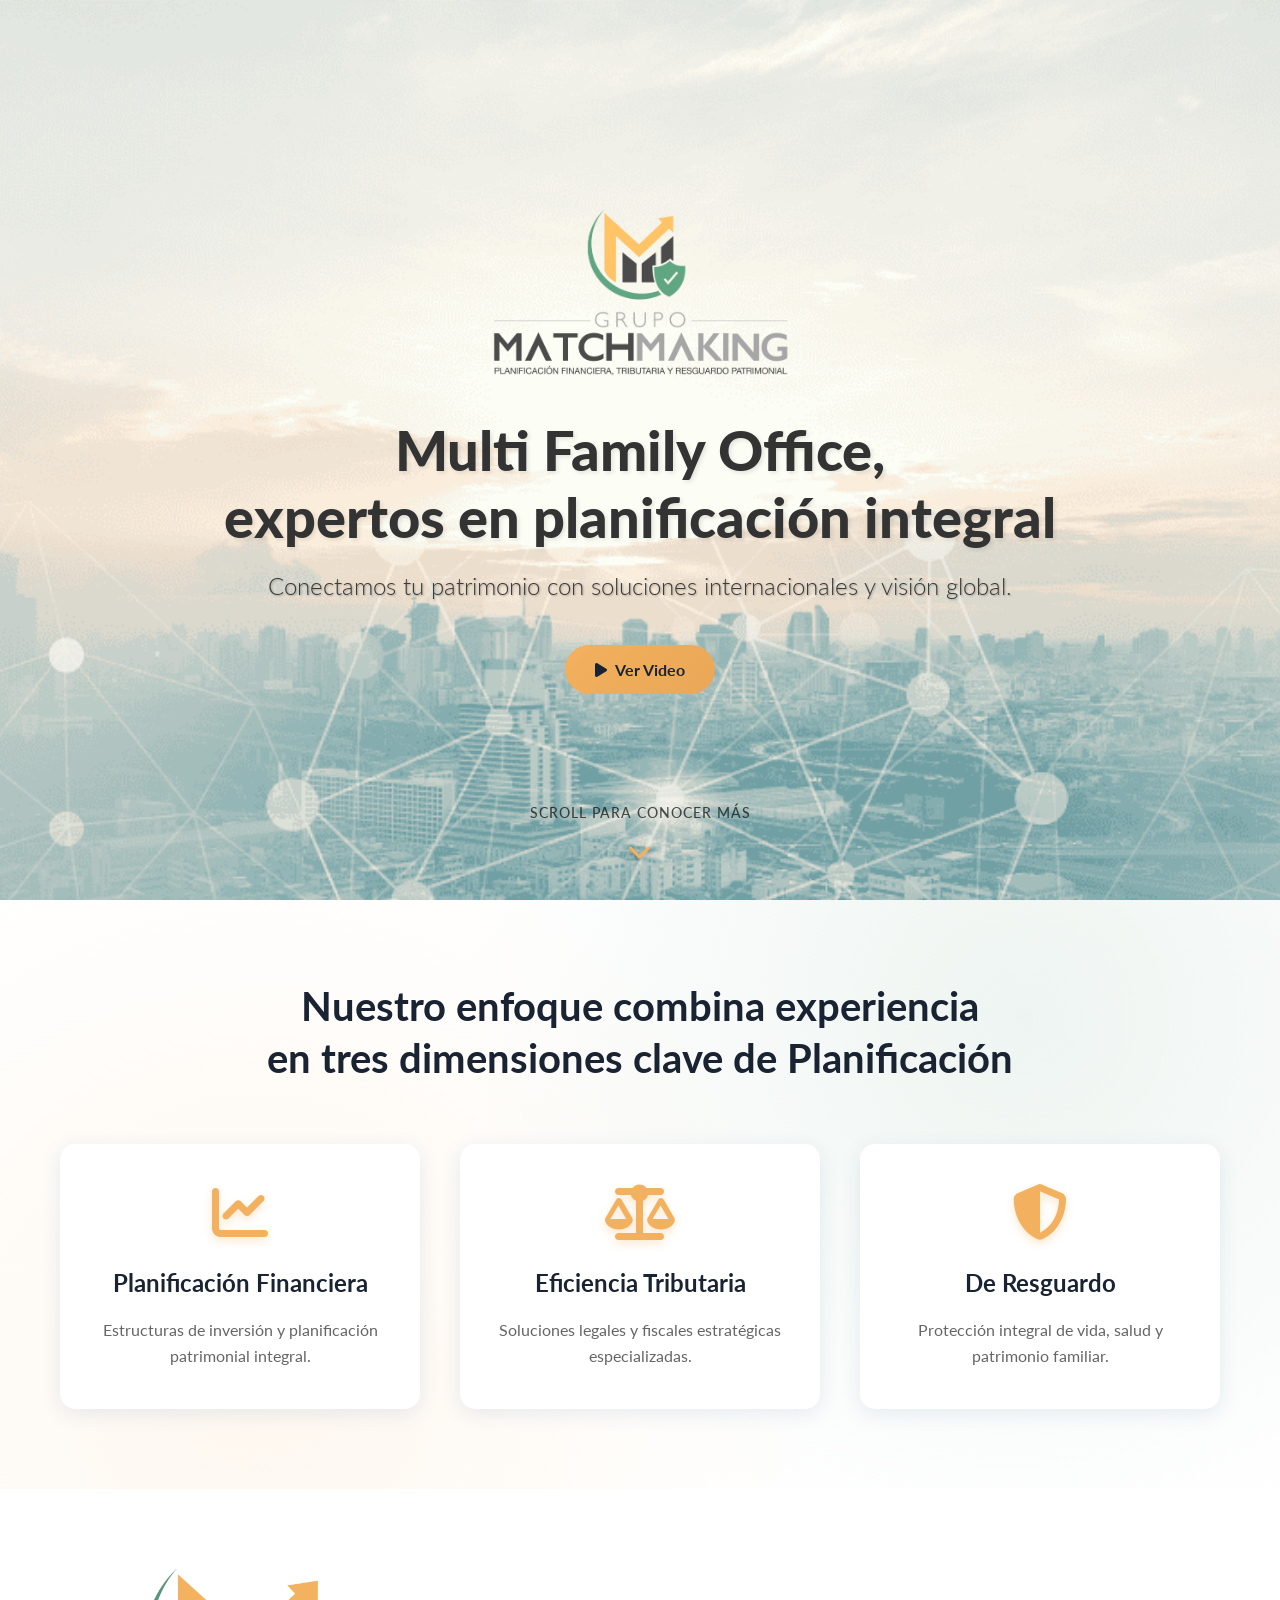
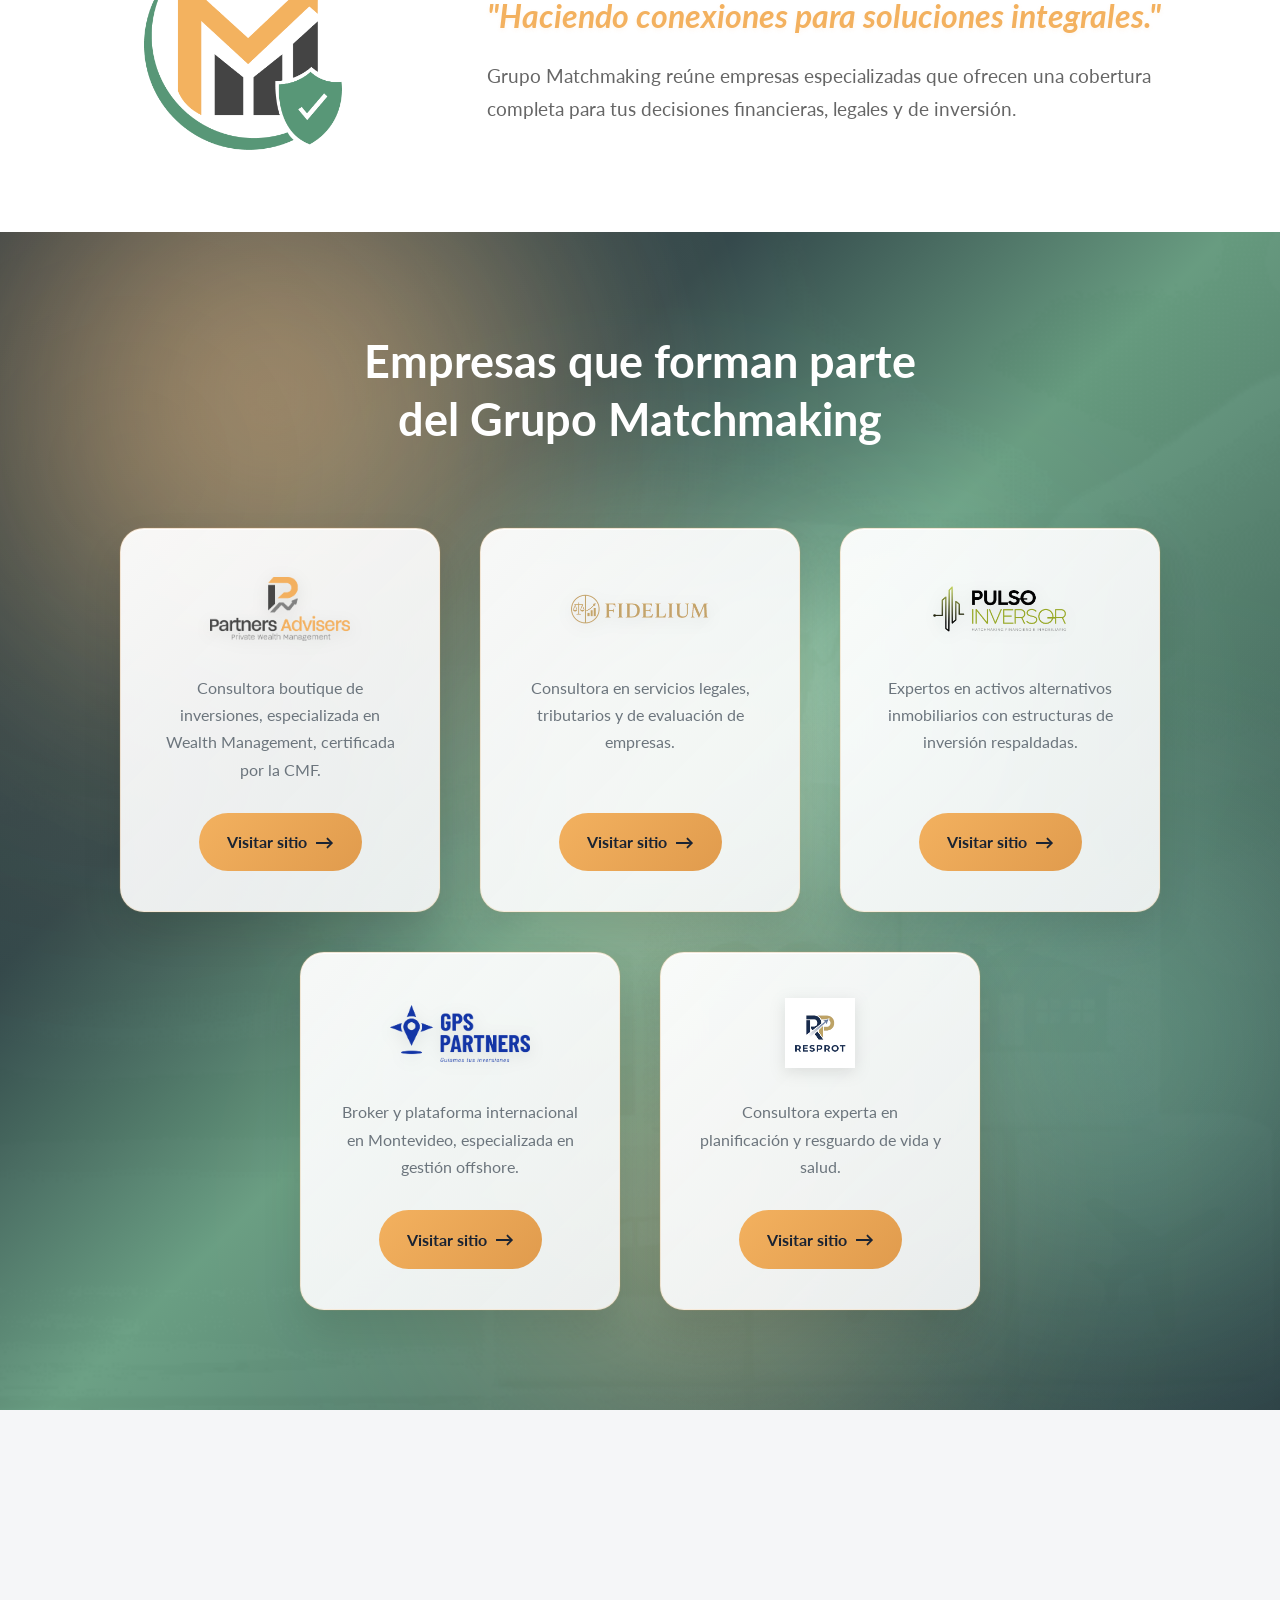
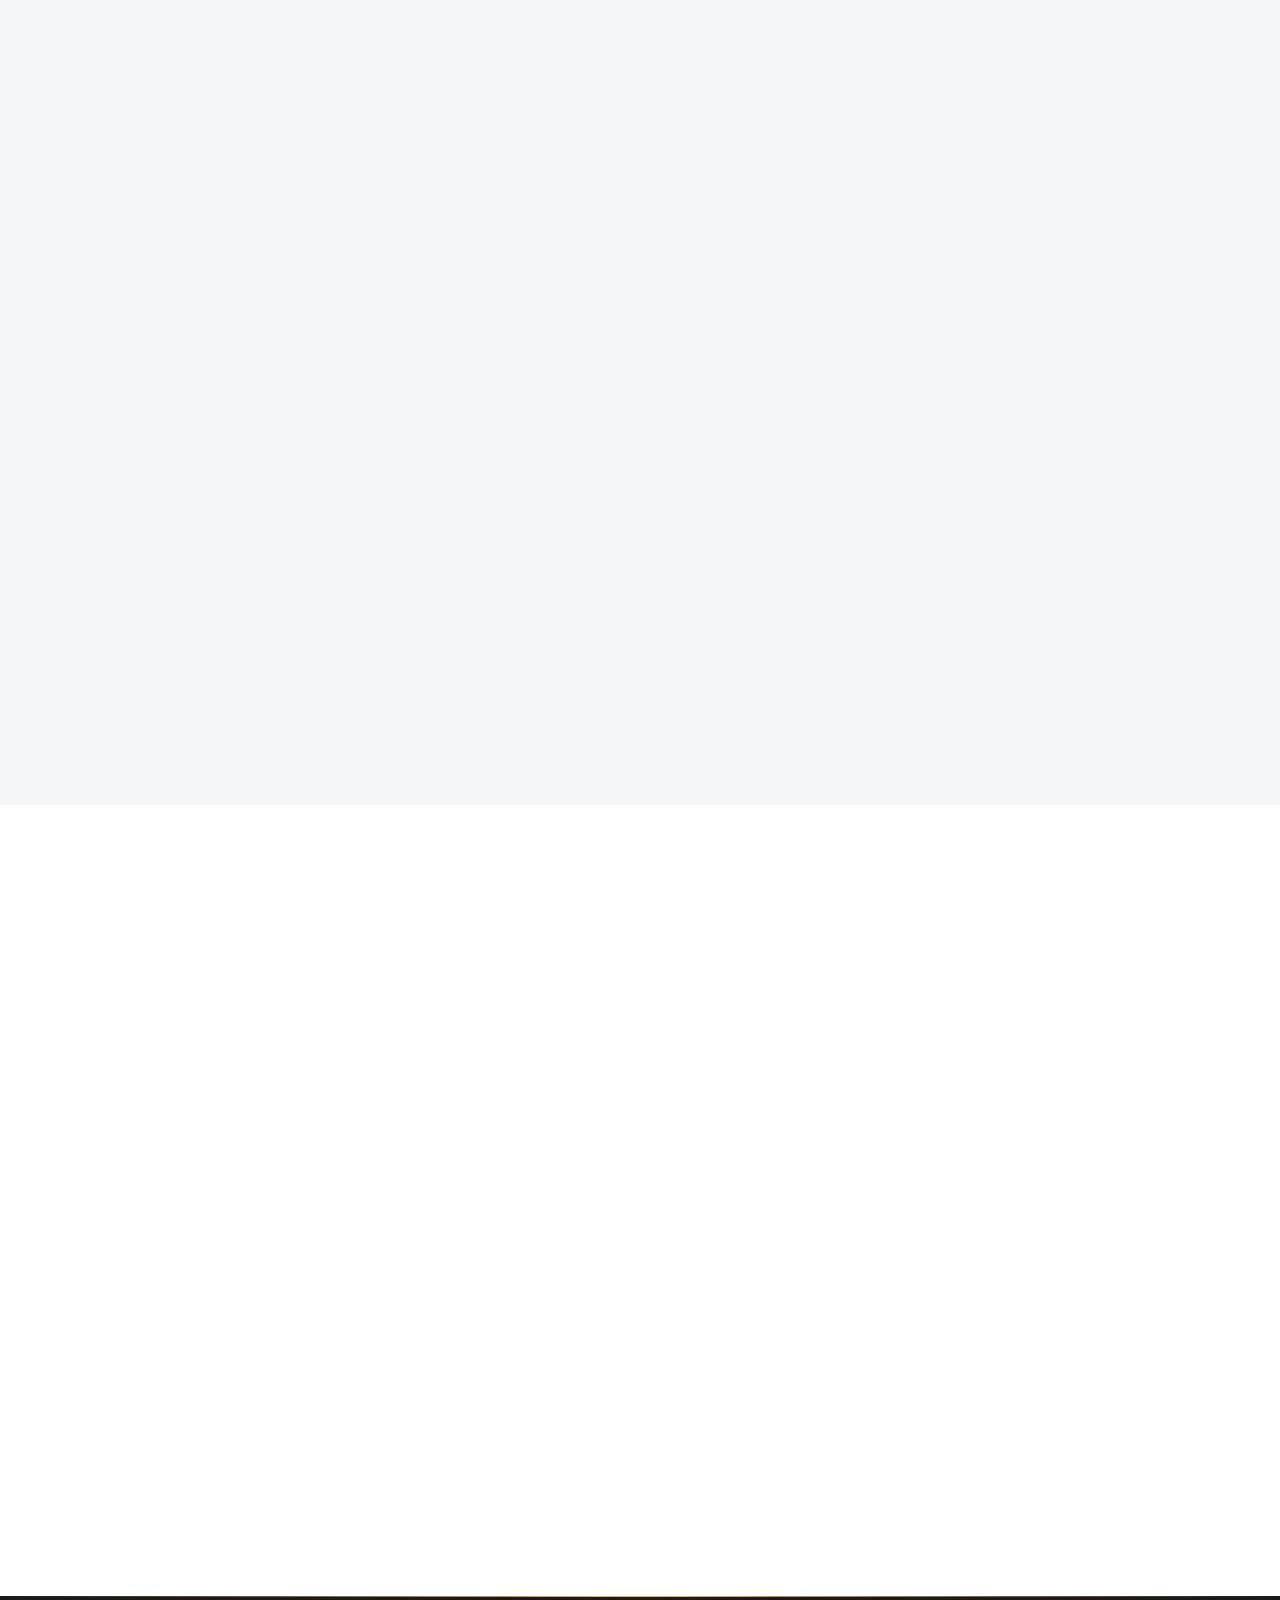
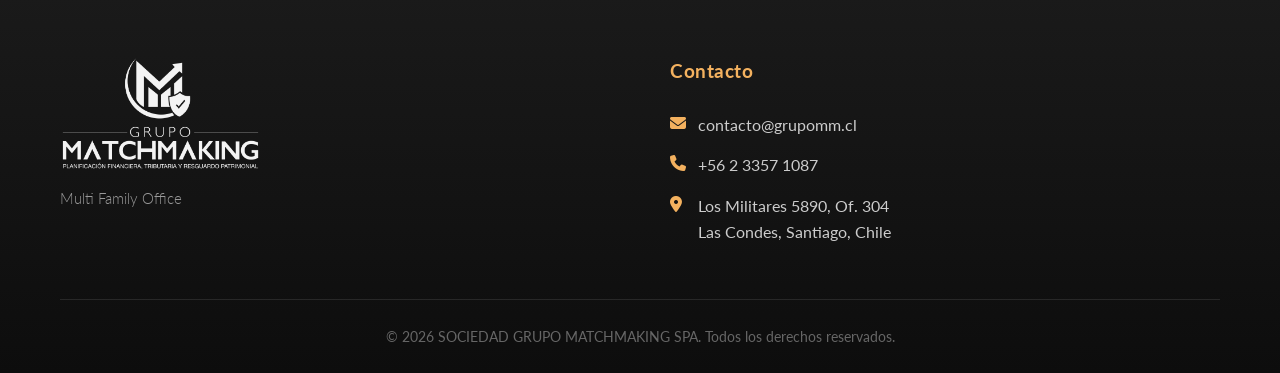
==== commit 9cef75f3: "Casilla opcional de consentimiento para publicidad en el formulario Sin marcar por defecto; el corre" ====
--- a/public/index.html
+++ b/public/index.html
@@ -427,6 +427,15 @@
                         <div class="form-group">
                             <textarea name="mensaje" placeholder="Mensaje breve" rows="4"></textarea>
                         </div>
+                        <div class="form-consent">
+                            <label>
+                                <input type="checkbox" id="aceptaPublicidad">
+                                <span>Acepto recibir información comercial y publicidad de Grupo Matchmaking (opcional).</span>
+                            </label>
+                            <p class="form-consent-note">Puedes pedir que modifiquemos o eliminemos tus datos escribiendo a <a href="mailto:contacto@grupomm.cl">contacto@grupomm.cl</a>.</p>
+                            <input type="hidden" name="acepta_publicidad" value="No">
+                            <input type="hidden" name="fecha_consentimiento" value="">
+                        </div>
                         <button type="submit" class="btn btn-primary">Solicitar contacto</button>
                     </form>
                     
@@ -584,6 +593,9 @@
             const originalText = submitBtn.innerHTML;
             submitBtn.innerHTML = '<i class="fas fa-spinner fa-spin"></i> Enviando...';
             submitBtn.disabled = true;
+
+            contactForm.elements['acepta_publicidad'].value = document.getElementById('aceptaPublicidad').checked ? 'Sí' : 'No';
+            contactForm.elements['fecha_consentimiento'].value = new Date().toLocaleString('es-CL', { timeZone: 'America/Santiago' });
 
             fetch(contactForm.action, {
                 method: 'POST',
--- a/public/styles.css
+++ b/public/styles.css
@@ -827,6 +827,38 @@
     box-shadow: 0 0 10px rgba(244, 177, 96, 0.2);
 }
 
+.form-consent {
+    margin-bottom: 25px;
+    font-size: 14px;
+    color: var(--medium-gray);
+    line-height: 1.5;
+}
+
+.form-consent label {
+    display: flex;
+    align-items: flex-start;
+    gap: 10px;
+    cursor: pointer;
+    color: var(--dark-navy);
+}
+
+.form-consent input[type="checkbox"] {
+    width: 18px;
+    height: 18px;
+    margin-top: 2px;
+    flex-shrink: 0;
+    accent-color: var(--secondary-green);
+}
+
+.form-consent-note {
+    margin: 8px 0 0 28px;
+    font-size: 13px;
+}
+
+.form-consent-note a {
+    color: var(--secondary-green);
+}
+
 .contact-form .btn {
     width: 100%;
     padding: 18px;
